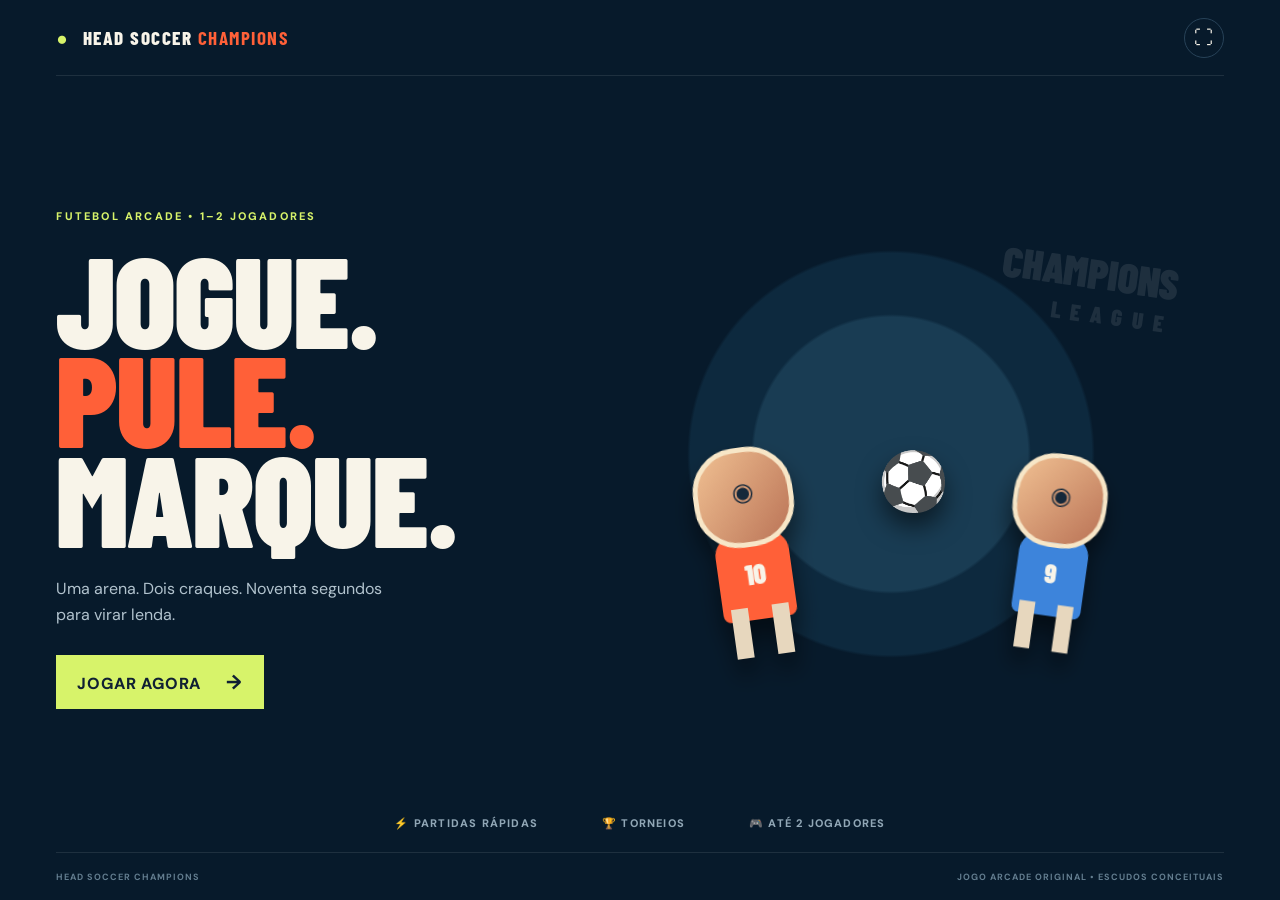
==== index.html @ 5645408a "jogo fut conceito de redes" ====
<!doctype html>
<html lang="pt-BR">
<head>
  <meta charset="utf-8">
  <meta name="viewport" content="width=device-width,initial-scale=1,maximum-scale=1,user-scalable=no">
  <meta name="theme-color" content="#071a2b">
  <title>Head Soccer Champions</title>
  <link rel="stylesheet" href="soccer.css">
</head>
<body>
  <main class="app">
    <header class="topbar"><a class="brand" href="#home"><span class="brand-ball">●</span> HEAD SOCCER <b>CHAMPIONS</b></a><button id="fullscreen" class="icon-btn" aria-label="Tela cheia" title="Tela cheia">⛶</button></header>
    <section id="home" class="screen home-screen">
      <div class="hero-copy"><div class="eyebrow">FUTEBOL ARCADE • 1–2 JOGADORES</div><h1>JOGUE.<br><em>PULE.</em><br>MARQUE.</h1><p>Uma arena. Dois craques. Noventa segundos para virar lenda.</p><button class="primary" data-action="setup">JOGAR AGORA <span>→</span></button></div>
      <div class="hero-art" aria-hidden="true"><div class="sunburst"></div><div class="hero-ball">⚽</div><div class="hero-player player-red"><div class="head">◉</div><div class="body">10</div><div class="legs"></div></div><div class="hero-player player-blue"><div class="head">◉</div><div class="body">9</div><div class="legs"></div></div><div class="hero-label">CHAMPIONS<br><small>LEAGUE</small></div></div>
      <div class="home-bottom"><span>⚡ PARTIDAS RÁPIDAS</span><span>🏆 TORNEIOS</span><span>🎮 ATÉ 2 JOGADORES</span></div>
    </section>
    <section id="setup" class="screen setup-screen hidden">
      <div class="section-heading"><button class="back-btn" data-action="home">←</button><div><div class="eyebrow">PREPARE A PARTIDA</div><h2>ESCOLHA SEU CONFRONTO</h2></div></div>
      <div class="setup-grid">
        <div class="team-picker"><div class="picker-head"><span>CASA <small>JOGADOR 1</small></span><button id="swapTeams" class="swap-btn" title="Trocar times">⇄</button><span>VISITANTE <small id="opponentLabel">IA</small></span></div><div class="team-selectors"><div class="team-card" id="teamCard1"><div class="crest" id="crest1"></div><strong id="teamName1"></strong><div class="kit-preview" id="kit1"><i></i><i></i><i></i></div><button class="secondary pick" data-pick="0">ESCOLHER TIME</button></div><div class="versus">VS</div><div class="team-card" id="teamCard2"><div class="crest" id="crest2"></div><strong id="teamName2"></strong><div class="kit-preview" id="kit2"><i></i><i></i><i></i></div><button class="secondary pick" data-pick="1">ESCOLHER TIME</button></div></div></div>
        <aside class="match-options"><label>MODO DE JOGO<select id="mode"><option value="ai">Contra a IA</option><option value="local">2 jogadores no mesmo computador</option><option value="br">Campeonato Brasileiro</option><option value="world">Campeonato Mundial</option><option value="knockout">Torneio eliminatório</option></select></label><label>ESTÁDIO<select id="stadium"><option value="brazil">Estádio Brasileiro</option><option value="europe">Arena Europeia</option><option value="night">Campo Noturno</option><option value="crowd">Estádio da Torcida</option><option value="custom">Campo Personalizado</option></select></label><label>DURAÇÃO<select id="duration"><option value="60">60 segundos</option><option value="90" selected>90 segundos</option><option value="120">120 segundos</option></select></label><label>UNIFORME<select id="kitType"><option value="home">Titular</option><option value="away">Reserva</option></select></label><button id="startMatch" class="primary wide">INICIAR PARTIDA <span>→</span></button><p class="hint">P1: A/D mover • W pular • Espaço chutar<br>P2: ←/→ mover • ↑ pular • Enter chutar</p></aside>
      </div>
      <div class="team-drawer hidden" id="teamDrawer"><div class="drawer-title"><h3>ESCOLHA UM TIME</h3><button id="closeDrawer" class="icon-btn">✕</button></div><div class="team-grid" id="teamGrid"></div></div>
    </section>
    <section id="match" class="screen match-screen hidden"><div class="match-top"><div class="score-team"><span class="mini-crest" id="hudCrest1"></span><span id="hudName1">TIME 1</span></div><div class="scoreboard"><strong id="score1">0</strong><div><span id="clock">01:30</span><small id="matchPhase">TEMPO 1</small></div><strong id="score2">0</strong></div><div class="score-team right"><span id="hudName2">TIME 2</span><span class="mini-crest" id="hudCrest2"></span></div></div><div class="canvas-wrap"><canvas id="game" aria-label="Campo de futebol de cabeça"></canvas><div id="goalBanner" class="goal-banner hidden">GOOOOL!</div><div id="pauseOverlay" class="pause-overlay hidden"><h2>PAUSADO</h2><button class="primary" id="resume">CONTINUAR</button><button class="secondary" id="quitMatch">SAIR DA PARTIDA</button></div></div><div class="match-bottom"><span>◀ A D ▶ &nbsp; P1: W PULAR · ESPAÇO CHUTE</span><button id="pause" class="secondary small">Ⅱ PAUSAR</button><span>P2: ← → · ↑ PULAR · ENTER CHUTE</span></div></section>
    <section id="result" class="screen result-screen hidden"><div class="eyebrow">FIM DE JOGO</div><h2 id="resultTitle">APITO FINAL</h2><div class="result-score"><span id="resultName1"></span><strong id="resultScore">0 — 0</strong><span id="resultName2"></span></div><p id="resultMessage"></p><div class="result-actions"><button id="nextTournament" class="primary hidden">PRÓXIMA RODADA →</button><button id="rematch" class="primary">REVANCHE ↻</button><button class="secondary" data-action="setup">NOVO JOGO</button></div></section>
    <footer><span>HEAD SOCCER CHAMPIONS</span><span>JOGO ARCADE ORIGINAL • ESCUDOS CONCEITUAIS</span></footer>
  </main>
  <script src="soccer.js"></script>
</body>
</html>
---- soccer.css ----
@import url('https://fonts.googleapis.com/css2?family=Barlow+Condensed:wght@400;500;600;700;800;900&family=DM+Sans:wght@400;500;600;700;800&display=swap');
:root{--navy:#071a2b;--navy2:#102a40;--cream:#f8f4e9;--orange:#ff6038;--lime:#d7f36a;--muted:#9db1c0;--line:#274258}*{box-sizing:border-box}body{margin:0;background:var(--navy);color:var(--cream);font-family:'DM Sans',Arial,sans-serif}button,select{font:inherit}button{cursor:pointer;color:inherit}.app{max-width:1440px;min-height:100vh;margin:auto;padding:0 4.4vw;display:flex;flex-direction:column}.topbar{height:76px;display:flex;align-items:center;justify-content:space-between;border-bottom:1px solid #ffffff18}.brand{text-decoration:none;color:var(--cream);font:800 19px 'Barlow Condensed',sans-serif;letter-spacing:1.5px}.brand b{color:var(--orange)}.brand-ball{color:var(--lime);margin-right:8px}.icon-btn,.back-btn{background:none;border:1px solid var(--line);border-radius:50%;width:40px;height:40px;font-size:19px}.screen{flex:1;min-height:650px}.hidden{display:none!important}.home-screen{position:relative;display:grid;grid-template-columns:43% 57%;align-items:center;overflow:hidden}.hero-copy{z-index:2;padding:50px 0 60px}.eyebrow{color:var(--lime);font-size:11px;font-weight:800;letter-spacing:2.2px}.hero-copy h1{font:900 clamp(70px,10vw,142px)/.78 'Barlow Condensed',sans-serif;letter-spacing:-2px;margin:26px 0}.hero-copy h1 em{font-style:normal;color:var(--orange)}.hero-copy p{color:#b2c3ce;font-size:16px;max-width:340px;line-height:1.6;margin:28px 0}.primary,.secondary{border:0;padding:14px 21px;font-weight:800;letter-spacing:.8px;transition:transform .15s,filter .15s}.primary:hover,.secondary:hover{transform:translateY(-2px);filter:brightness(1.1)}.primary{background:var(--lime);color:#102033}.primary span{font-size:20px;margin-left:20px}.secondary{background:#1b3549;border:1px solid #ffffff17}.hero-art{height:510px;position:relative;align-self:center}.sunburst{position:absolute;width:430px;height:430px;left:50%;top:48%;transform:translate(-50%,-50%);border-radius:50%;background:radial-gradient(circle,#193c53 0 45%,#0d293e 46% 66%,transparent 67%)}.hero-ball{position:absolute;left:48%;top:46%;font-size:57px;filter:drop-shadow(0 14px 12px #0008);animation:float 2s ease-in-out infinite}.hero-player{position:absolute;bottom:62px;width:118px;height:210px;filter:drop-shadow(0 16px 12px #0008)}.player-red{left:20%;transform:rotate(-8deg)}.player-blue{right:17%;transform:rotate(8deg) scale(.94)}.hero-player .head{position:absolute;z-index:1;left:10px;top:0;width:100px;height:100px;border-radius:44%;background:linear-gradient(130deg,#f0c092,#ba7356);border:5px solid #f7e6c7;color:#15283a;font-size:25px;text-align:center;padding-top:23px}.hero-player .body{position:absolute;left:24px;top:87px;width:74px;height:86px;border-radius:20px 20px 8px 8px;background:var(--orange);text-align:center;padding-top:23px;font:900 28px 'Barlow Condensed'}.player-blue .body{background:#3d84db}.hero-player .legs{position:absolute;left:32px;bottom:0;width:58px;height:50px;border-left:17px solid #e7d7be;border-right:17px solid #e7d7be}.hero-label{position:absolute;right:7%;top:9%;font:900 42px/.8 'Barlow Condensed';color:#ffffff18;transform:rotate(8deg);text-align:right}.hero-label small{font-size:23px;letter-spacing:10px}.home-bottom{position:absolute;bottom:22px;left:0;right:0;display:flex;justify-content:center;gap:5vw;color:#91a7b6;font-size:11px;font-weight:800;letter-spacing:1.2px}.section-heading{display:flex;align-items:center;gap:18px;padding:32px 0}.section-heading h2,.result-screen h2{font:900 38px 'Barlow Condensed';margin:4px 0}.back-btn{border-radius:0}.setup-grid{display:grid;grid-template-columns:1.5fr .8fr;gap:34px;padding:10px 0 35px}.picker-head{display:flex;align-items:center;justify-content:space-between;font:800 13px 'Barlow Condensed';letter-spacing:1px;color:var(--muted)}.picker-head small{display:block;color:#607d90;font:700 9px 'DM Sans';margin-top:4px}.swap-btn{background:none;border:1px solid var(--line);color:var(--lime);width:38px;height:38px;font-size:23px}.team-selectors{display:grid;grid-template-columns:1fr 42px 1fr;align-items:center;margin-top:16px}.team-card{position:relative;min-height:300px;padding:27px 20px 20px;background:linear-gradient(140deg,#123149,#0c2336);border:1px solid #ffffff15;text-align:center;display:flex;flex-direction:column;align-items:center;justify-content:flex-start}.team-card strong{font:800 22px 'Barlow Condensed';margin-top:13px}.crest{width:92px;height:98px;clip-path:polygon(8% 0,92% 0,87% 67%,50% 100%,13% 67%);background:linear-gradient(145deg,var(--c1),var(--c2));display:grid;place-items:center;font:900 22px 'Barlow Condensed';color:white;text-shadow:0 2px 5px #000;box-shadow:inset 0 0 0 3px #ffffff66}.kit-preview{display:flex;gap:3px;margin:18px 0 15px}.kit-preview i{display:block;width:20px;height:29px;background:var(--c1);clip-path:polygon(24% 0,38% 10%,62% 10%,76% 0,100% 18%,80% 41%,78% 100%,22% 100%,20% 41%,0 18%)}.kit-preview i:nth-child(2){background:var(--c2)}.pick{padding:10px 13px;font-size:10px}.versus{font:900 18px 'Barlow Condensed';color:var(--orange);text-align:center}.match-options{display:flex;flex-direction:column;gap:14px;padding:17px;background:#0b2235;border:1px solid #ffffff14}.match-options label{font-size:10px;font-weight:800;letter-spacing:1px;color:#90a8b8}.match-options select{display:block;width:100%;margin-top:7px;padding:11px 9px;background:#142f44;color:var(--cream);border:1px solid #315066;outline:0;font-size:12px}.wide{width:100%;margin-top:3px}.hint{color:#91a7b6;font-size:10px;line-height:1.7;margin:0}.team-drawer{position:fixed;z-index:5;left:50%;top:50%;transform:translate(-50%,-50%);width:min(930px,92vw);max-height:82vh;overflow:auto;background:#0b2235;border:1px solid #436078;padding:23px;box-shadow:0 20px 90px #000c}.drawer-title{display:flex;align-items:center;justify-content:space-between}.drawer-title h3{font:900 25px 'Barlow Condensed'}.team-grid{display:grid;grid-template-columns:repeat(5,1fr);gap:9px}.team-choice{background:#102b40;border:1px solid #294a61;padding:12px 7px;display:flex;align-items:center;gap:8px;text-align:left}.team-choice:hover{border-color:var(--lime)}.team-choice .crest{width:39px;height:44px;font-size:11px;flex:none}.team-choice span{font:700 12px 'Barlow Condensed'}.match-screen{padding:22px 0 20px;display:flex;flex-direction:column}.match-top{display:flex;align-items:center;justify-content:space-between;padding:0 4% 15px}.score-team{width:30%;display:flex;align-items:center;gap:10px;font:800 13px 'Barlow Condensed';letter-spacing:.7px}.score-team.right{justify-content:flex-end}.mini-crest{width:30px;height:34px;clip-path:polygon(8% 0,92% 0,87% 67%,50% 100%,13% 67%);background:var(--c1);display:grid;place-items:center;font-size:8px;font-weight:900}.scoreboard{display:flex;align-items:center;gap:17px}.scoreboard>strong{font:900 48px/.9 'Barlow Condensed';min-width:30px;text-align:center}.scoreboard>div{text-align:center;min-width:73px}.scoreboard span{font:800 24px 'Barlow Condensed';font-variant-numeric:tabular-nums}.scoreboard small{display:block;color:var(--lime);font-size:8px;letter-spacing:1px;margin-top:4px}.canvas-wrap{position:relative;border:1px solid #2d4b5d;box-shadow:0 16px 45px #0004;overflow:hidden}.canvas-wrap canvas{display:block;width:100%;height:min(59vh,550px);background:#286c50}.goal-banner{position:absolute;left:50%;top:32%;transform:translate(-50%,-50%);font:900 clamp(42px,9vw,100px) 'Barlow Condensed';color:var(--lime);text-shadow:0 5px 0 #183626,0 0 25px #d7f36a;animation:goal .8s ease-in-out infinite alternate;pointer-events:none}.pause-overlay{position:absolute;inset:0;background:#071a2bd9;display:flex;flex-direction:column;align-items:center;justify-content:center;gap:12px}.pause-overlay h2{font:900 50px 'Barlow Condensed';margin:0 0 12px}.pause-overlay button{min-width:200px}.match-bottom{padding-top:12px;display:flex;align-items:center;justify-content:space-between;color:#91a7b6;font-size:9px;font-weight:800;letter-spacing:.7px}.small{padding:9px 14px;font-size:10px}.result-screen{text-align:center;display:flex;flex-direction:column;align-items:center;justify-content:center}.result-screen h2{font-size:66px;margin:10px}.result-score{display:flex;align-items:center;gap:22px;margin:32px 0 15px}.result-score span{font:700 14px 'Barlow Condensed';color:var(--muted);max-width:130px}.result-score strong{font:900 58px 'Barlow Condensed';color:var(--lime)}#resultMessage{color:#a9bbc7}.result-actions{display:flex;gap:12px;margin-top:22px}footer{height:48px;border-top:1px solid #ffffff18;display:flex;justify-content:space-between;align-items:center;color:#637d8f;font-size:9px;font-weight:700;letter-spacing:1px}@keyframes float{50%{transform:translateY(-16px) rotate(15deg)}}@keyframes goal{to{transform:translate(-50%,-56%) scale(1.04)}}
@media(max-width:760px){.app{padding:0 18px}.topbar{height:60px}.home-screen{display:block;min-height:700px}.hero-copy{padding:66px 0 20px}.hero-copy h1{font-size:94px}.hero-art{position:absolute;left:12%;right:0;bottom:35px;height:320px;opacity:.82}.sunburst{width:310px;height:310px}.hero-player{transform:scale(.75);bottom:8px}.player-red{left:9%}.player-blue{right:8%;transform:scale(.72)}.hero-ball{top:37%;left:48%}.hero-label{top:4%}.home-bottom{bottom:12px;gap:10px;font-size:8px}.setup-grid{grid-template-columns:1fr;gap:15px}.section-heading{padding:20px 0}.section-heading h2{font-size:29px}.team-card{min-height:264px;padding:22px 9px}.crest{width:75px;height:81px}.team-card strong{font-size:18px}.team-grid{grid-template-columns:repeat(2,1fr)}.team-choice{padding:8px 5px}.match-screen{padding-top:14px}.match-top{padding:0 0 12px}.score-team{font-size:10px;gap:5px}.mini-crest{width:24px;height:27px}.scoreboard{gap:8px}.scoreboard>strong{font-size:38px}.scoreboard span{font-size:20px}.canvas-wrap canvas{height:55vh}.match-bottom span{font-size:7px}.match-bottom{gap:4px}.match-bottom .small{padding:8px}.result-score{gap:9px}.result-score strong{font-size:44px}.result-score span{font-size:11px;max-width:78px}footer{font-size:7px;letter-spacing:.4px}}
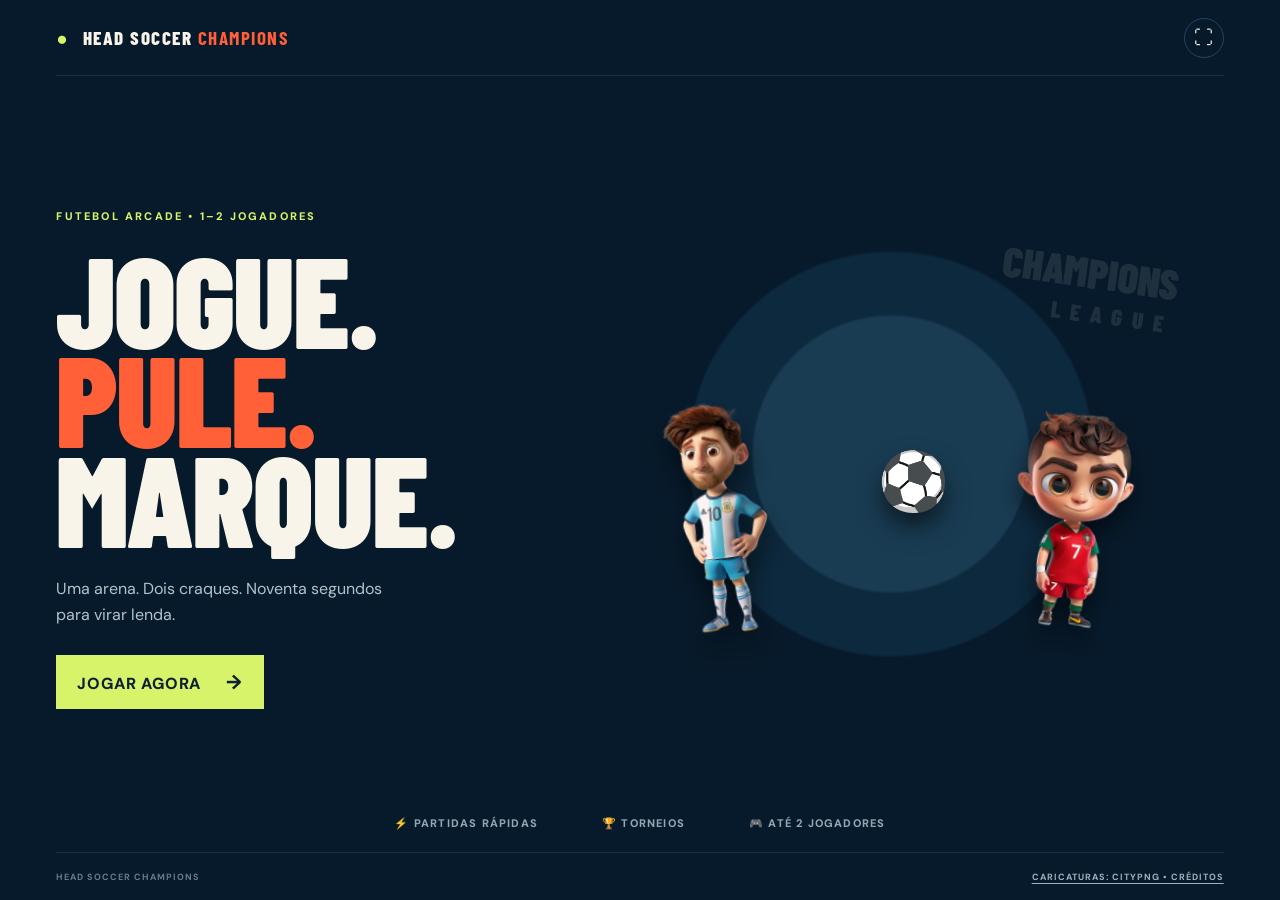
==== commit 43239391: "jogo conceito de redes" ====
--- a/index.html
+++ b/index.html
@@ -12,21 +12,29 @@
     <header class="topbar"><a class="brand" href="#home"><span class="brand-ball">●</span> HEAD SOCCER <b>CHAMPIONS</b></a><button id="fullscreen" class="icon-btn" aria-label="Tela cheia" title="Tela cheia">⛶</button></header>
     <section id="home" class="screen home-screen">
       <div class="hero-copy"><div class="eyebrow">FUTEBOL ARCADE • 1–2 JOGADORES</div><h1>JOGUE.<br><em>PULE.</em><br>MARQUE.</h1><p>Uma arena. Dois craques. Noventa segundos para virar lenda.</p><button class="primary" data-action="setup">JOGAR AGORA <span>→</span></button></div>
-      <div class="hero-art" aria-hidden="true"><div class="sunburst"></div><div class="hero-ball">⚽</div><div class="hero-player player-red"><div class="head">◉</div><div class="body">10</div><div class="legs"></div></div><div class="hero-player player-blue"><div class="head">◉</div><div class="body">9</div><div class="legs"></div></div><div class="hero-label">CHAMPIONS<br><small>LEAGUE</small></div></div>
+      <div class="hero-art" aria-hidden="true"><div class="sunburst"></div><div class="hero-ball">⚽</div><div class="hero-player player-red"><img class="hero-caricature" src="assets/players/messi.png" alt=""></div><div class="hero-player player-blue"><img class="hero-caricature" src="assets/players/ronaldo.png" alt=""></div><div class="hero-label">CHAMPIONS<br><small>LEAGUE</small></div></div>
       <div class="home-bottom"><span>⚡ PARTIDAS RÁPIDAS</span><span>🏆 TORNEIOS</span><span>🎮 ATÉ 2 JOGADORES</span></div>
     </section>
     <section id="setup" class="screen setup-screen hidden">
-      <div class="section-heading"><button class="back-btn" data-action="home">←</button><div><div class="eyebrow">PREPARE A PARTIDA</div><h2>ESCOLHA SEU CONFRONTO</h2></div></div>
+      <div class="section-heading"><button class="back-btn" data-action="home">←</button><div><div class="eyebrow">PREPARE A PARTIDA</div><h2>ESCOLHA SEUS JOGADORES</h2></div></div>
       <div class="setup-grid">
-        <div class="team-picker"><div class="picker-head"><span>CASA <small>JOGADOR 1</small></span><button id="swapTeams" class="swap-btn" title="Trocar times">⇄</button><span>VISITANTE <small id="opponentLabel">IA</small></span></div><div class="team-selectors"><div class="team-card" id="teamCard1"><div class="crest" id="crest1"></div><strong id="teamName1"></strong><div class="kit-preview" id="kit1"><i></i><i></i><i></i></div><button class="secondary pick" data-pick="0">ESCOLHER TIME</button></div><div class="versus">VS</div><div class="team-card" id="teamCard2"><div class="crest" id="crest2"></div><strong id="teamName2"></strong><div class="kit-preview" id="kit2"><i></i><i></i><i></i></div><button class="secondary pick" data-pick="1">ESCOLHER TIME</button></div></div></div>
-        <aside class="match-options"><label>MODO DE JOGO<select id="mode"><option value="ai">Contra a IA</option><option value="local">2 jogadores no mesmo computador</option><option value="br">Campeonato Brasileiro</option><option value="world">Campeonato Mundial</option><option value="knockout">Torneio eliminatório</option></select></label><label>ESTÁDIO<select id="stadium"><option value="brazil">Estádio Brasileiro</option><option value="europe">Arena Europeia</option><option value="night">Campo Noturno</option><option value="crowd">Estádio da Torcida</option><option value="custom">Campo Personalizado</option></select></label><label>DURAÇÃO<select id="duration"><option value="60">60 segundos</option><option value="90" selected>90 segundos</option><option value="120">120 segundos</option></select></label><label>UNIFORME<select id="kitType"><option value="home">Titular</option><option value="away">Reserva</option></select></label><button id="startMatch" class="primary wide">INICIAR PARTIDA <span>→</span></button><p class="hint">P1: A/D mover • W pular • Espaço chutar<br>P2: ←/→ mover • ↑ pular • Enter chutar</p></aside>
+        <div class="team-picker"><div class="picker-head"><span>JOGADOR 1</span><button id="swapTeams" class="swap-btn" title="Trocar jogadores">⇄</button><span>ADVERSÁRIO <small id="opponentLabel">IA</small></span></div><div class="team-selectors"><div class="team-card" id="teamCard1"><div class="crest" id="crest1"></div><strong id="teamName1"></strong><div class="kit-preview" id="kit1"><i></i><i></i><i></i></div><button class="secondary pick" data-pick="0">ESCOLHER JOGADOR</button></div><div class="versus">VS</div><div class="team-card" id="teamCard2"><div class="crest" id="crest2"></div><strong id="teamName2"></strong><div class="kit-preview" id="kit2"><i></i><i></i><i></i></div><button class="secondary pick" data-pick="1">ESCOLHER JOGADOR</button></div></div></div>
+        <aside class="match-options"><label>MODO DE JOGO<select id="mode"><option value="ai">Contra a IA</option><option value="local">2 jogadores no mesmo computador</option><option value="br">Campeonato Brasileiro</option><option value="world">Campeonato Mundial</option><option value="knockout">Torneio eliminatório</option></select></label><label id="difficultyOption">DIFICULDADE DA IA<select id="aiDifficulty"><option value="easy">Fácil</option><option value="medium" selected>Médio</option><option value="hard">Difícil</option><option value="veryhard">Muito difícil</option><option value="overpowered">Apelão</option></select></label><label>ESTÁDIO<select id="stadium"><option value="brazil">Estádio Brasileiro</option><option value="europe">Arena Europeia</option><option value="night">Campo Noturno</option><option value="crowd">Estádio da Torcida</option><option value="custom">Campo Personalizado</option></select></label><label>DURAÇÃO<select id="duration"><option value="60">60 segundos</option><option value="90" selected>90 segundos</option><option value="120">120 segundos</option></select></label><label>UNIFORME<select id="kitType"><option value="home">Titular</option><option value="away">Reserva</option></select></label><button id="startMatch" class="primary wide">INICIAR PARTIDA <span>→</span></button><p class="hint">P1: A/D mover • W pular • Espaço chutar<br>P2: ←/→ mover • ↑ pular • Enter chutar</p></aside>
       </div>
-      <div class="team-drawer hidden" id="teamDrawer"><div class="drawer-title"><h3>ESCOLHA UM TIME</h3><button id="closeDrawer" class="icon-btn">✕</button></div><div class="team-grid" id="teamGrid"></div></div>
+      <div class="team-drawer hidden" id="teamDrawer"><div class="drawer-title"><h3>ESCOLHA UM JOGADOR</h3><button id="closeDrawer" class="icon-btn">✕</button></div><div class="team-grid" id="teamGrid"></div></div>
     </section>
-    <section id="match" class="screen match-screen hidden"><div class="match-top"><div class="score-team"><span class="mini-crest" id="hudCrest1"></span><span id="hudName1">TIME 1</span></div><div class="scoreboard"><strong id="score1">0</strong><div><span id="clock">01:30</span><small id="matchPhase">TEMPO 1</small></div><strong id="score2">0</strong></div><div class="score-team right"><span id="hudName2">TIME 2</span><span class="mini-crest" id="hudCrest2"></span></div></div><div class="canvas-wrap"><canvas id="game" aria-label="Campo de futebol de cabeça"></canvas><div id="goalBanner" class="goal-banner hidden">GOOOOL!</div><div id="pauseOverlay" class="pause-overlay hidden"><h2>PAUSADO</h2><button class="primary" id="resume">CONTINUAR</button><button class="secondary" id="quitMatch">SAIR DA PARTIDA</button></div></div><div class="match-bottom"><span>◀ A D ▶ &nbsp; P1: W PULAR · ESPAÇO CHUTE</span><button id="pause" class="secondary small">Ⅱ PAUSAR</button><span>P2: ← → · ↑ PULAR · ENTER CHUTE</span></div></section>
-    <section id="result" class="screen result-screen hidden"><div class="eyebrow">FIM DE JOGO</div><h2 id="resultTitle">APITO FINAL</h2><div class="result-score"><span id="resultName1"></span><strong id="resultScore">0 — 0</strong><span id="resultName2"></span></div><p id="resultMessage"></p><div class="result-actions"><button id="nextTournament" class="primary hidden">PRÓXIMA RODADA →</button><button id="rematch" class="primary">REVANCHE ↻</button><button class="secondary" data-action="setup">NOVO JOGO</button></div></section>
-    <footer><span>HEAD SOCCER CHAMPIONS</span><span>JOGO ARCADE ORIGINAL • ESCUDOS CONCEITUAIS</span></footer>
+    <section id="match" class="screen match-screen hidden"><div class="match-top"><div class="score-team"><span class="mini-crest" id="hudCrest1"></span><span id="hudName1">JOGADOR 1</span></div><div class="scoreboard"><strong id="score1">0</strong><div><span id="clock">01:30</span><small id="matchPhase">TEMPO 1</small></div><strong id="score2">0</strong></div><div class="score-team right"><span id="hudName2">JOGADOR 2</span><span class="mini-crest" id="hudCrest2"></span></div></div><div class="canvas-wrap"><canvas id="game" aria-label="Campo de futebol de cabeça"></canvas><canvas id="player3d" aria-label="Jogadores tridimensionais"></canvas><div id="goalBanner" class="goal-banner hidden">GOOOOL!</div><div id="networkQuiz" class="pause-overlay hidden"><div class="quiz-card"><div class="eyebrow">PERGUNTA DE REDES</div><h2>Qual equipamento encaminha pacotes entre redes diferentes?</h2><div class="quiz-options"><button class="secondary quiz-answer" data-correct="false">Switch</button><button class="secondary quiz-answer" data-correct="true">Roteador</button><button class="secondary quiz-answer" data-correct="false">Hub</button></div><p id="quizFeedback" aria-live="polite"></p><button id="quizContinue" class="primary hidden">CONTINUAR PARA A PARTIDA</button></div></div><div id="pauseOverlay" class="pause-overlay hidden"><h2>PAUSADO</h2><button class="primary" id="resume">CONTINUAR</button><button class="secondary" id="quitMatch">SAIR DA PARTIDA</button></div></div><div class="match-bottom"><span>◀ A D ▶ &nbsp; P1: W PULAR</span><button id="pause" class="secondary small">Ⅱ PAUSAR</button><span>P2: ← → · ↑ PULAR · ENTER CHUTE</span></div></section>
+    <section id="result" class="screen result-screen hidden"><div class="eyebrow">FIM DE JOGO</div><h2 id="resultTitle">APITO FINAL</h2><div id="championCelebration" class="champion-celebration hidden"><span class="champion-trophy">🏆</span><strong>CAMPEÃO!</strong><div id="championConfetti" class="champion-confetti"></div></div><div class="result-score"><span id="resultName1"></span><strong id="resultScore">0 — 0</strong><span id="resultName2"></span></div><p id="resultMessage"></p><div class="result-actions"><button id="nextTournament" class="primary hidden">PRÓXIMA RODADA →</button><button id="rematch" class="primary">REVANCHE ↻</button><button class="secondary" data-action="setup">NOVO JOGO</button></div></section>
+    <footer><span>HEAD SOCCER CHAMPIONS</span><a class="art-credits" href="credits.html" target="_blank" rel="noopener">CARICATURAS: CITYPNG • CRÉDITOS</a></footer>
   </main>
   <script src="soccer.js"></script>
+  <script type="module" src="player3d.js"></script>
 </body>
 </html>
+
+
+
+
+
+
+
--- a/soccer.css
+++ b/soccer.css
@@ -1,3 +1,18 @@
 @import url('https://fonts.googleapis.com/css2?family=Barlow+Condensed:wght@400;500;600;700;800;900&family=DM+Sans:wght@400;500;600;700;800&display=swap');
 :root{--navy:#071a2b;--navy2:#102a40;--cream:#f8f4e9;--orange:#ff6038;--lime:#d7f36a;--muted:#9db1c0;--line:#274258}*{box-sizing:border-box}body{margin:0;background:var(--navy);color:var(--cream);font-family:'DM Sans',Arial,sans-serif}button,select{font:inherit}button{cursor:pointer;color:inherit}.app{max-width:1440px;min-height:100vh;margin:auto;padding:0 4.4vw;display:flex;flex-direction:column}.topbar{height:76px;display:flex;align-items:center;justify-content:space-between;border-bottom:1px solid #ffffff18}.brand{text-decoration:none;color:var(--cream);font:800 19px 'Barlow Condensed',sans-serif;letter-spacing:1.5px}.brand b{color:var(--orange)}.brand-ball{color:var(--lime);margin-right:8px}.icon-btn,.back-btn{background:none;border:1px solid var(--line);border-radius:50%;width:40px;height:40px;font-size:19px}.screen{flex:1;min-height:650px}.hidden{display:none!important}.home-screen{position:relative;display:grid;grid-template-columns:43% 57%;align-items:center;overflow:hidden}.hero-copy{z-index:2;padding:50px 0 60px}.eyebrow{color:var(--lime);font-size:11px;font-weight:800;letter-spacing:2.2px}.hero-copy h1{font:900 clamp(70px,10vw,142px)/.78 'Barlow Condensed',sans-serif;letter-spacing:-2px;margin:26px 0}.hero-copy h1 em{font-style:normal;color:var(--orange)}.hero-copy p{color:#b2c3ce;font-size:16px;max-width:340px;line-height:1.6;margin:28px 0}.primary,.secondary{border:0;padding:14px 21px;font-weight:800;letter-spacing:.8px;transition:transform .15s,filter .15s}.primary:hover,.secondary:hover{transform:translateY(-2px);filter:brightness(1.1)}.primary{background:var(--lime);color:#102033}.primary span{font-size:20px;margin-left:20px}.secondary{background:#1b3549;border:1px solid #ffffff17}.hero-art{height:510px;position:relative;align-self:center}.sunburst{position:absolute;width:430px;height:430px;left:50%;top:48%;transform:translate(-50%,-50%);border-radius:50%;background:radial-gradient(circle,#193c53 0 45%,#0d293e 46% 66%,transparent 67%)}.hero-ball{position:absolute;left:48%;top:46%;font-size:57px;filter:drop-shadow(0 14px 12px #0008);animation:float 2s ease-in-out infinite}.hero-player{position:absolute;bottom:62px;width:118px;height:210px;filter:drop-shadow(0 16px 12px #0008)}.player-red{left:20%;transform:rotate(-8deg)}.player-blue{right:17%;transform:rotate(8deg) scale(.94)}.hero-player .head{position:absolute;z-index:1;left:10px;top:0;width:100px;height:100px;border-radius:44%;background:linear-gradient(130deg,#f0c092,#ba7356);border:5px solid #f7e6c7;color:#15283a;font-size:25px;text-align:center;padding-top:23px}.hero-player .body{position:absolute;left:24px;top:87px;width:74px;height:86px;border-radius:20px 20px 8px 8px;background:var(--orange);text-align:center;padding-top:23px;font:900 28px 'Barlow Condensed'}.player-blue .body{background:#3d84db}.hero-player .legs{position:absolute;left:32px;bottom:0;width:58px;height:50px;border-left:17px solid #e7d7be;border-right:17px solid #e7d7be}.hero-label{position:absolute;right:7%;top:9%;font:900 42px/.8 'Barlow Condensed';color:#ffffff18;transform:rotate(8deg);text-align:right}.hero-label small{font-size:23px;letter-spacing:10px}.home-bottom{position:absolute;bottom:22px;left:0;right:0;display:flex;justify-content:center;gap:5vw;color:#91a7b6;font-size:11px;font-weight:800;letter-spacing:1.2px}.section-heading{display:flex;align-items:center;gap:18px;padding:32px 0}.section-heading h2,.result-screen h2{font:900 38px 'Barlow Condensed';margin:4px 0}.back-btn{border-radius:0}.setup-grid{display:grid;grid-template-columns:1.5fr .8fr;gap:34px;padding:10px 0 35px}.picker-head{display:flex;align-items:center;justify-content:space-between;font:800 13px 'Barlow Condensed';letter-spacing:1px;color:var(--muted)}.picker-head small{display:block;color:#607d90;font:700 9px 'DM Sans';margin-top:4px}.swap-btn{background:none;border:1px solid var(--line);color:var(--lime);width:38px;height:38px;font-size:23px}.team-selectors{display:grid;grid-template-columns:1fr 42px 1fr;align-items:center;margin-top:16px}.team-card{position:relative;min-height:300px;padding:27px 20px 20px;background:linear-gradient(140deg,#123149,#0c2336);border:1px solid #ffffff15;text-align:center;display:flex;flex-direction:column;align-items:center;justify-content:flex-start}.team-card strong{font:800 22px 'Barlow Condensed';margin-top:13px}.crest{width:92px;height:98px;clip-path:polygon(8% 0,92% 0,87% 67%,50% 100%,13% 67%);background:linear-gradient(145deg,var(--c1),var(--c2));display:grid;place-items:center;font:900 22px 'Barlow Condensed';color:white;text-shadow:0 2px 5px #000;box-shadow:inset 0 0 0 3px #ffffff66}.kit-preview{display:flex;gap:3px;margin:18px 0 15px}.kit-preview i{display:block;width:20px;height:29px;background:var(--c1);clip-path:polygon(24% 0,38% 10%,62% 10%,76% 0,100% 18%,80% 41%,78% 100%,22% 100%,20% 41%,0 18%)}.kit-preview i:nth-child(2){background:var(--c2)}.pick{padding:10px 13px;font-size:10px}.versus{font:900 18px 'Barlow Condensed';color:var(--orange);text-align:center}.match-options{display:flex;flex-direction:column;gap:14px;padding:17px;background:#0b2235;border:1px solid #ffffff14}.match-options label{font-size:10px;font-weight:800;letter-spacing:1px;color:#90a8b8}.match-options select{display:block;width:100%;margin-top:7px;padding:11px 9px;background:#142f44;color:var(--cream);border:1px solid #315066;outline:0;font-size:12px}.wide{width:100%;margin-top:3px}.hint{color:#91a7b6;font-size:10px;line-height:1.7;margin:0}.team-drawer{position:fixed;z-index:5;left:50%;top:50%;transform:translate(-50%,-50%);width:min(930px,92vw);max-height:82vh;overflow:auto;background:#0b2235;border:1px solid #436078;padding:23px;box-shadow:0 20px 90px #000c}.drawer-title{display:flex;align-items:center;justify-content:space-between}.drawer-title h3{font:900 25px 'Barlow Condensed'}.team-grid{display:grid;grid-template-columns:repeat(5,1fr);gap:9px}.team-choice{background:#102b40;border:1px solid #294a61;padding:12px 7px;display:flex;align-items:center;gap:8px;text-align:left}.team-choice:hover{border-color:var(--lime)}.team-choice .crest{width:39px;height:44px;font-size:11px;flex:none}.team-choice span{font:700 12px 'Barlow Condensed'}.match-screen{padding:22px 0 20px;display:flex;flex-direction:column}.match-top{display:flex;align-items:center;justify-content:space-between;padding:0 4% 15px}.score-team{width:30%;display:flex;align-items:center;gap:10px;font:800 13px 'Barlow Condensed';letter-spacing:.7px}.score-team.right{justify-content:flex-end}.mini-crest{width:30px;height:34px;clip-path:polygon(8% 0,92% 0,87% 67%,50% 100%,13% 67%);background:var(--c1);display:grid;place-items:center;font-size:8px;font-weight:900}.scoreboard{display:flex;align-items:center;gap:17px}.scoreboard>strong{font:900 48px/.9 'Barlow Condensed';min-width:30px;text-align:center}.scoreboard>div{text-align:center;min-width:73px}.scoreboard span{font:800 24px 'Barlow Condensed';font-variant-numeric:tabular-nums}.scoreboard small{display:block;color:var(--lime);font-size:8px;letter-spacing:1px;margin-top:4px}.canvas-wrap{position:relative;border:1px solid #2d4b5d;box-shadow:0 16px 45px #0004;overflow:hidden}.canvas-wrap canvas{display:block;width:100%;height:min(59vh,550px);background:#286c50}.goal-banner{position:absolute;left:50%;top:32%;transform:translate(-50%,-50%);font:900 clamp(42px,9vw,100px) 'Barlow Condensed';color:var(--lime);text-shadow:0 5px 0 #183626,0 0 25px #d7f36a;animation:goal .8s ease-in-out infinite alternate;pointer-events:none}.pause-overlay{position:absolute;inset:0;background:#071a2bd9;display:flex;flex-direction:column;align-items:center;justify-content:center;gap:12px}.pause-overlay h2{font:900 50px 'Barlow Condensed';margin:0 0 12px}.pause-overlay button{min-width:200px}.match-bottom{padding-top:12px;display:flex;align-items:center;justify-content:space-between;color:#91a7b6;font-size:9px;font-weight:800;letter-spacing:.7px}.small{padding:9px 14px;font-size:10px}.result-screen{text-align:center;display:flex;flex-direction:column;align-items:center;justify-content:center}.result-screen h2{font-size:66px;margin:10px}.result-score{display:flex;align-items:center;gap:22px;margin:32px 0 15px}.result-score span{font:700 14px 'Barlow Condensed';color:var(--muted);max-width:130px}.result-score strong{font:900 58px 'Barlow Condensed';color:var(--lime)}#resultMessage{color:#a9bbc7}.result-actions{display:flex;gap:12px;margin-top:22px}footer{height:48px;border-top:1px solid #ffffff18;display:flex;justify-content:space-between;align-items:center;color:#637d8f;font-size:9px;font-weight:700;letter-spacing:1px}@keyframes float{50%{transform:translateY(-16px) rotate(15deg)}}@keyframes goal{to{transform:translate(-50%,-56%) scale(1.04)}}
 @media(max-width:760px){.app{padding:0 18px}.topbar{height:60px}.home-screen{display:block;min-height:700px}.hero-copy{padding:66px 0 20px}.hero-copy h1{font-size:94px}.hero-art{position:absolute;left:12%;right:0;bottom:35px;height:320px;opacity:.82}.sunburst{width:310px;height:310px}.hero-player{transform:scale(.75);bottom:8px}.player-red{left:9%}.player-blue{right:8%;transform:scale(.72)}.hero-ball{top:37%;left:48%}.hero-label{top:4%}.home-bottom{bottom:12px;gap:10px;font-size:8px}.setup-grid{grid-template-columns:1fr;gap:15px}.section-heading{padding:20px 0}.section-heading h2{font-size:29px}.team-card{min-height:264px;padding:22px 9px}.crest{width:75px;height:81px}.team-card strong{font-size:18px}.team-grid{grid-template-columns:repeat(2,1fr)}.team-choice{padding:8px 5px}.match-screen{padding-top:14px}.match-top{padding:0 0 12px}.score-team{font-size:10px;gap:5px}.mini-crest{width:24px;height:27px}.scoreboard{gap:8px}.scoreboard>strong{font-size:38px}.scoreboard span{font-size:20px}.canvas-wrap canvas{height:55vh}.match-bottom span{font-size:7px}.match-bottom{gap:4px}.match-bottom .small{padding:8px}.result-score{gap:9px}.result-score strong{font-size:44px}.result-score span{font-size:11px;max-width:78px}footer{font-size:7px;letter-spacing:.4px}}
+.quiz-card{width:min(560px,92%);padding:30px;background:#0b2235;border:1px solid #436078;text-align:center;box-shadow:0 20px 70px #0009}.quiz-card h2{font:800 29px 'Barlow Condensed';line-height:1.2}.quiz-options{display:flex;justify-content:center;gap:10px;flex-wrap:wrap}.quiz-options button{min-width:110px}.quiz-card #quizFeedback{min-height:24px;color:var(--lime);font-weight:700}
+.canvas-wrap{isolation:isolate}.canvas-wrap #player3d{position:absolute;inset:0;z-index:1;width:100%;height:100%;pointer-events:none;background:transparent!important}.canvas-wrap #game{position:relative;z-index:0}.canvas-wrap .goal-banner,.canvas-wrap .pause-overlay{z-index:2}.team-card .crest{display:none}.team-card strong{font-size:26px}.team-card .kit-preview{margin-top:24px}
+
+.result-screen{position:relative}.champion-celebration{position:relative;display:flex;align-items:center;justify-content:center;gap:14px;min-height:105px;margin:3px 0 10px;color:#ffe27a;font:900 28px 'Barlow Condensed';text-shadow:0 0 18px #ffc52c88;isolation:isolate}.champion-trophy{font-size:66px;filter:drop-shadow(0 0 15px #ffd64d);animation:trophy-pop .7s cubic-bezier(.2,1.5,.4,1) both,trophy-glow 1.4s ease-in-out .7s infinite alternate}.champion-celebration strong{animation:champion-enter .55s .18s both}.champion-confetti{position:absolute;inset:-120px -35vw 0;overflow:hidden;z-index:-1;pointer-events:none}.confetti-bit{position:absolute;top:-22px;left:var(--x);width:8px;height:13px;background:hsl(var(--hue) 90% 62%);border-radius:2px;animation:confetti-drop var(--duration) linear var(--delay) infinite;transform:rotate(0)}@keyframes trophy-pop{0%{transform:translateY(45px) scale(.3) rotate(-25deg);opacity:0}70%{transform:translateY(-8px) scale(1.18) rotate(8deg)}100%{transform:translateY(0) scale(1) rotate(0);opacity:1}}@keyframes trophy-glow{to{filter:drop-shadow(0 0 27px #fff18a)}}@keyframes champion-enter{from{transform:scale(.5);opacity:0}to{transform:scale(1);opacity:1}}@keyframes confetti-drop{to{transform:translateY(360px) rotate(780deg);opacity:.1}}
+
+/* Player artwork stays local; original modeled players remain available as fallbacks. */
+.player-portrait{display:block;width:150px;height:155px;object-fit:contain;filter:drop-shadow(0 9px 12px #0005);margin:-12px 0 0}
+.team-card .player-portrait+strong{margin-top:5px}
+.team-card .kit-preview{margin-top:10px}
+.choice-portrait{display:block;width:60px;height:76px;object-fit:contain;flex:none;filter:drop-shadow(0 4px 5px #0005)}
+.portrait-initials{display:grid;place-items:center;background:linear-gradient(145deg,var(--c1),var(--c2));border-radius:18px;font:900 28px 'Barlow Condensed';text-shadow:0 2px 5px #0007}
+.team-choice{min-height:100px}
+.art-credits{color:#9db1c0;text-underline-offset:3px}
+@media(max-width:760px){.player-portrait{width:110px;height:125px}.choice-portrait{width:48px;height:66px}.team-choice{min-height:85px}}
+.hero-caricature{position:absolute;left:-65px;top:-95px;width:250px;height:330px;object-fit:contain}.hero-player.player-blue{right:15%}.hero-player.player-red{left:16%}
